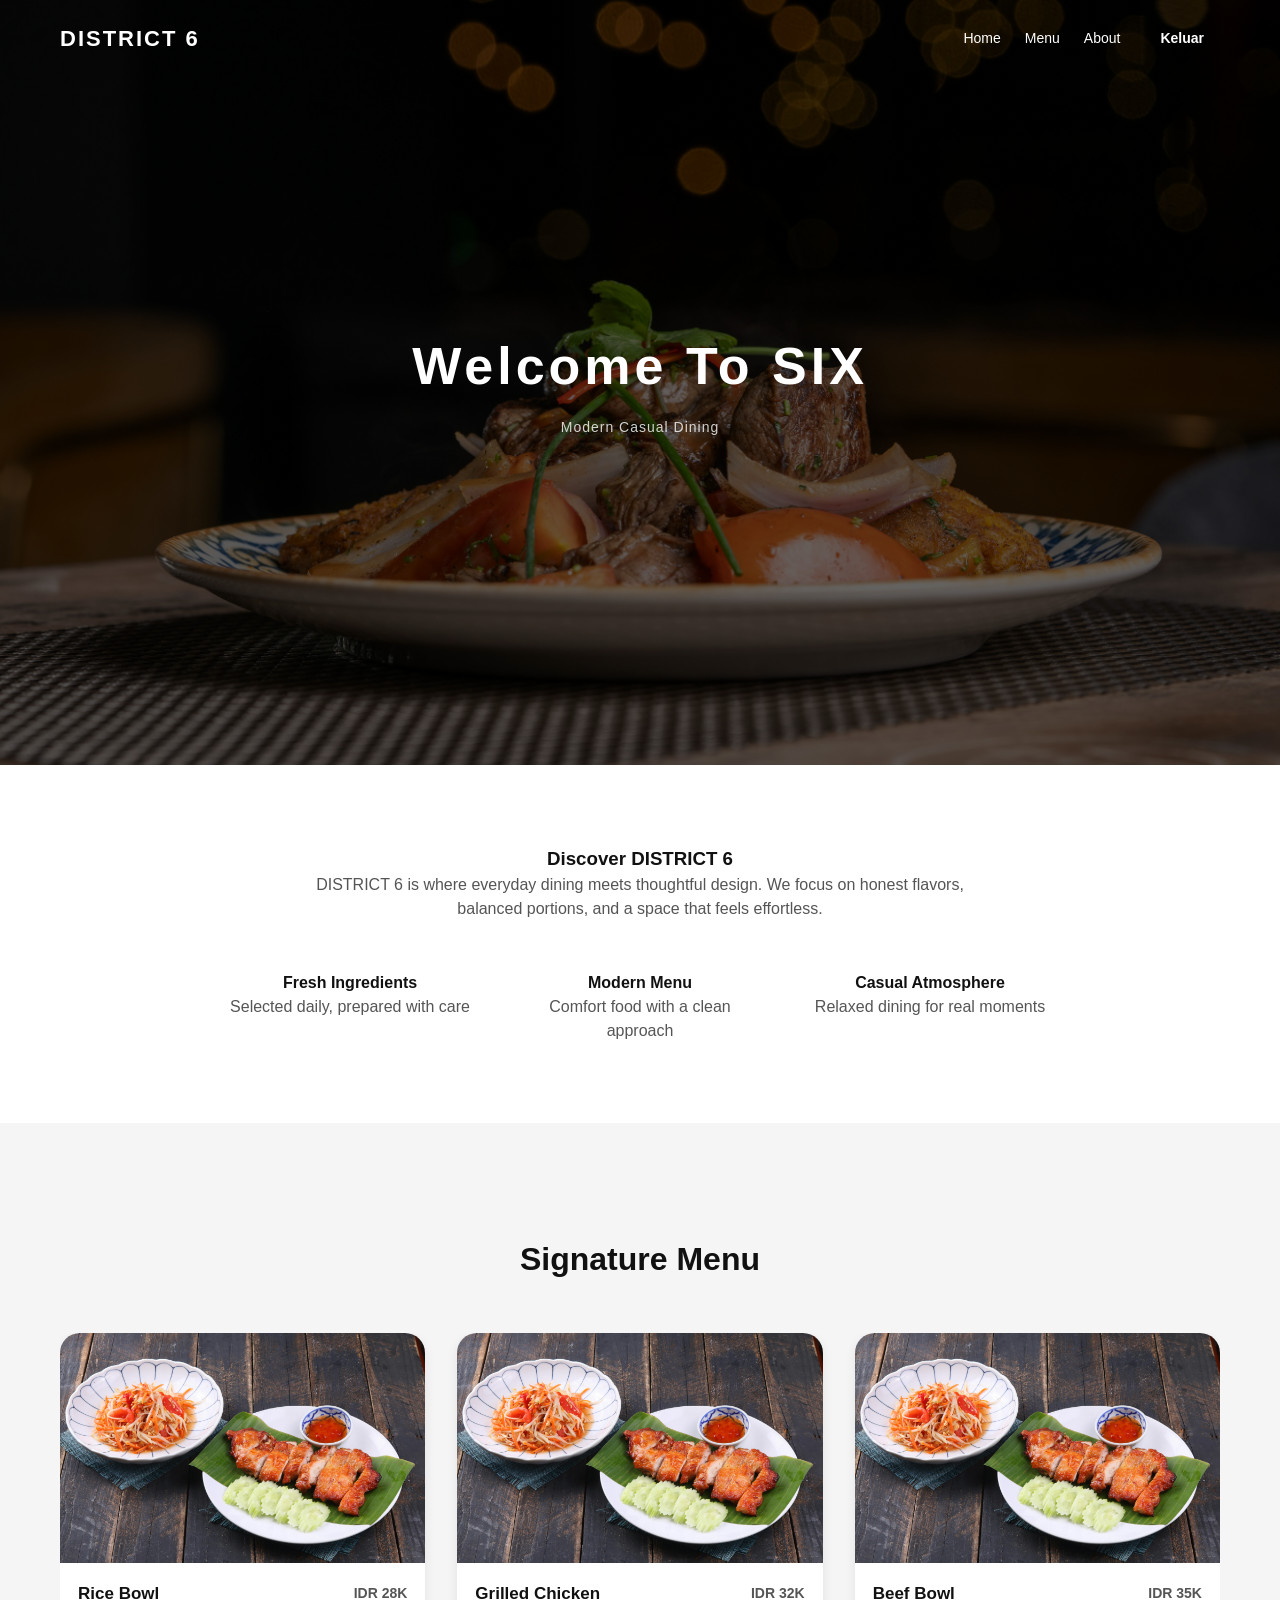
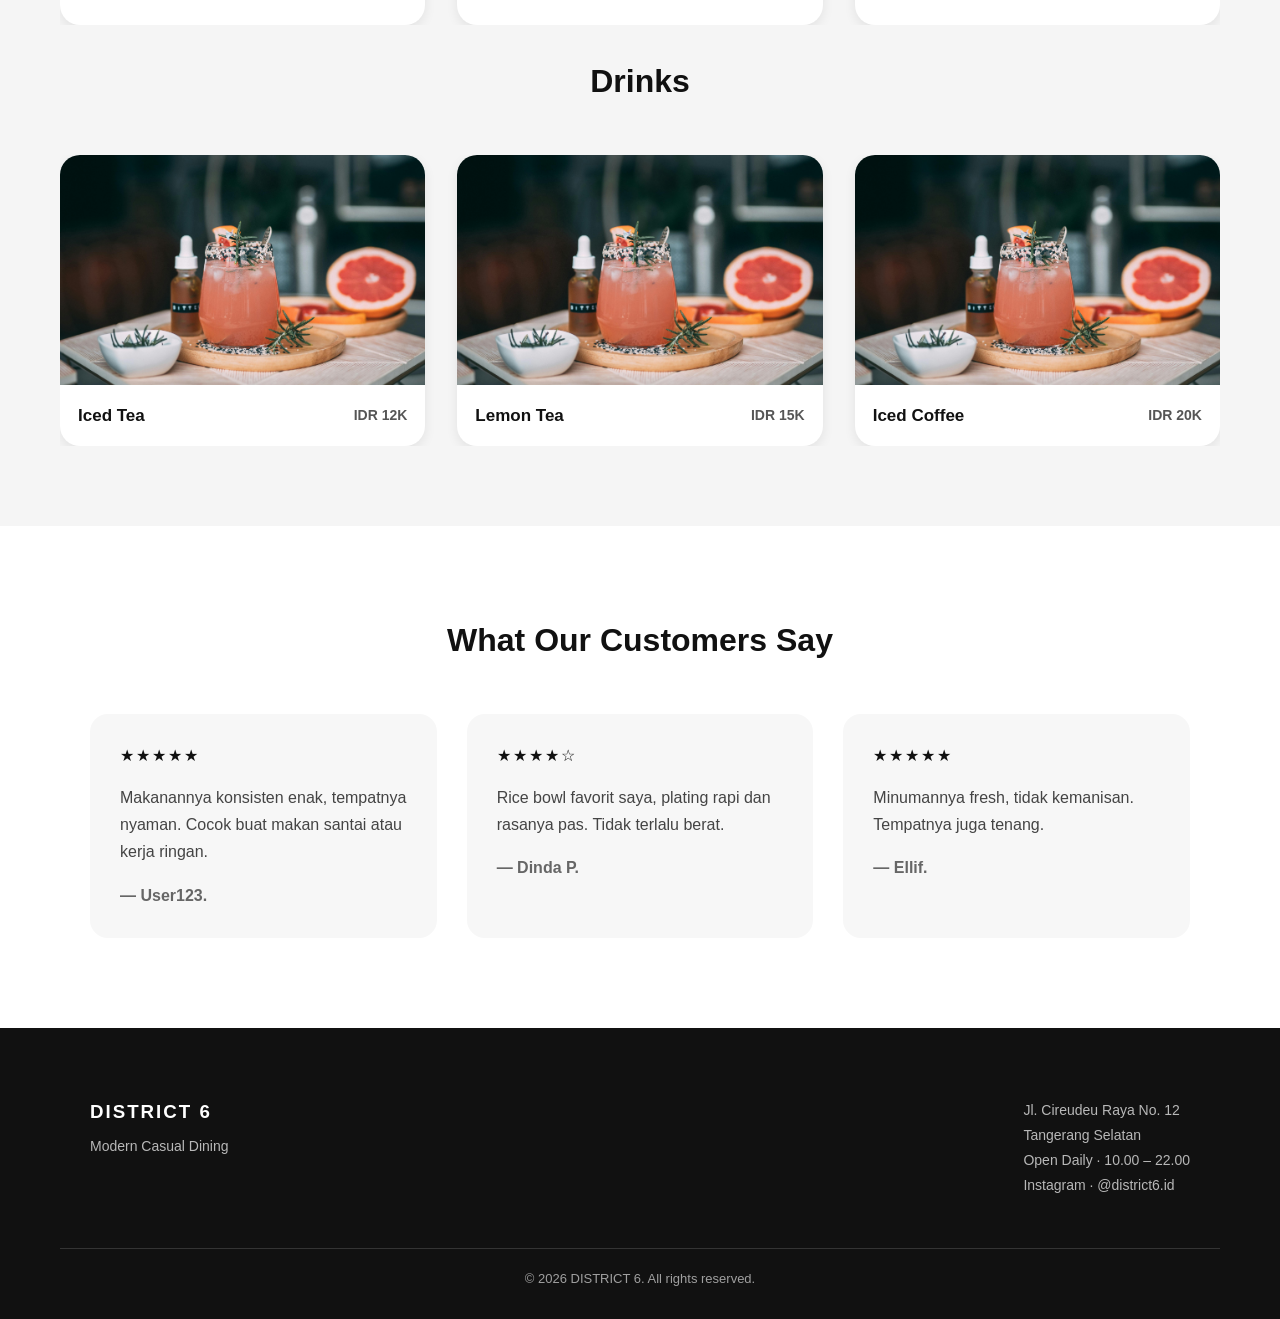
==== web restaurant/index.html @ 7a80b251 "Add files via upload" ====
<!DOCTYPE html>
<html lang="en">
<head>
  <meta charset="UTF-8">
  <meta name="viewport" content="width=device-width, initial-scale=1.0">
  <title>DISTRICT 6</title>

  <link rel="stylesheet" href="style.css">
</head>
<body>

  <!-- ================= NAVBAR ================= -->

  <header class="navbar">

    <div class="logo">DISTRICT 6</div>

    <nav>
      <a href="index.html">Home</a>
      <a href="#menu">Menu</a>
      <a href="about.html">About</a>

      <a href="login.html" class="logout">Keluar</a>
    </nav>

  </header>

  <!-- ================= HERO ================= -->

  <section class="hero">

    <div class="hero-content">
      <h1>Welcome To SIX</h1>
      <p>Modern Casual Dining</p>
    </div>

  </section>

  <!-- ================= INTRO ================= -->

  <section class="intro">

    <h3>Discover DISTRICT 6</h3>

    <p>
      DISTRICT 6 is where everyday dining meets thoughtful design.
      We focus on honest flavors, balanced portions, and a space that
      feels effortless.
    </p>

    <div class="intro-features">

      <div>
        <h4>Fresh Ingredients</h4>
        <p>Selected daily, prepared with care</p>
      </div>

      <div>
        <h4>Modern Menu</h4>
        <p>Comfort food with a clean approach</p>
      </div>

      <div>
        <h4>Casual Atmosphere</h4>
        <p>Relaxed dining for real moments</p>
      </div>

    </div>

  </section>

  <!-- ================= MENU ================= -->

  <section class="menu" id="menu">

    <h2>Signature Menu</h2>

    <div class="menuu">

      <div class="jajaran-menu">

        <div class="menu-item">
          <img src="foto foto/template food.jpg">
          <div class="menu-info">
            <h4>Rice Bowl</h4>
            <span>IDR 28K</span>
          </div>
        </div>

        <div class="menu-item">
          <img src="foto foto/template food.jpg">
          <div class="menu-info">
            <h4>Grilled Chicken</h4>
            <span>IDR 32K</span>
          </div>
        </div>

        <div class="menu-item">
          <img src="foto foto/template food.jpg">
          <div class="menu-info">
            <h4>Beef Bowl</h4>
            <span>IDR 35K</span>
          </div>
        </div>

      </div>

    </div>

    <h2>Drinks</h2>

    <div class="menuu">

      <div class="jajaran-menu">

        <div class="menu-item">
          <img src="foto foto/template drink.jpg">
          <div class="menu-info">
            <h4>Iced Tea</h4>
            <span>IDR 12K</span>
          </div>
        </div>

        <div class="menu-item">
          <img src="foto foto/template drink.jpg">
          <div class="menu-info">
            <h4>Lemon Tea</h4>
            <span>IDR 15K</span>
          </div>
        </div>

        <div class="menu-item">
          <img src="foto foto/template drink.jpg">
          <div class="menu-info">
            <h4>Iced Coffee</h4>
            <span>IDR 20K</span>
          </div>
        </div>

      </div>

    </div>

  </section>

  <!-- ================= REVIEWS ================= -->

  <section class="reviews">

    <h2>What Our Customers Say</h2>

    <div class="review-grid">

      <div class="review-card">
        <div class="stars">★★★★★</div>

        <p>
          Makanannya konsisten enak, tempatnya nyaman.
          Cocok buat makan santai atau kerja ringan.
        </p>

        <span>— User123.</span>
      </div>

      <div class="review-card">
        <div class="stars">★★★★☆</div>

        <p>
          Rice bowl favorit saya, plating rapi dan rasanya pas.
          Tidak terlalu berat.
        </p>

        <span>— Dinda P.</span>
      </div>

      <div class="review-card">
        <div class="stars">★★★★★</div>

        <p>
          Minumannya fresh, tidak kemanisan.
          Tempatnya juga tenang.
        </p>

        <span>— Ellif.</span>
      </div>

    </div>


    

  </section>


  <footer class="footer">

    <div class="footer-inner">

      <div class="footer-brand">
        <h3>DISTRICT 6</h3>
        <p>Modern Casual Dining</p>
      </div>

      <div class="footer-info">
        <p>Jl. Cireudeu Raya No. 12<br>Tangerang Selatan</p>
        <p>Open Daily · 10.00 – 22.00</p>
        <p>Instagram · @district6.id</p>
      </div>

    </div>

    <div class="footer-bottom">
      © 2026 DISTRICT 6. All rights reserved.
    </div>

  </footer>

</body>
</html>
---- web restaurant/style.css ----
/* Reset default browser */
*{
    margin: 0; /* Menghapus jarak luar bawaan */
    padding: 0; /* Menghapus jarak dalam bawaan */
    box-sizing: border-box; /* Agar ukuran elemen lebih mudah diatur */
    font-family: Arial, Helvetica, sans-serif; /* Font utama */
}

/* Pengaturan dasar halaman */
html, body{
    overflow-x: hidden; /* Mencegah halaman bergeser ke samping */
    scroll-behavior: smooth; /* Efek scroll halus */
}

body{
    background: #fff; /* Warna background */
    color: #111; /* Warna teks */
    line-height: 1.5; /* Jarak antar baris */
}

/* ================= NAVBAR ================= */

.navbar{
    position: absolute;
    top: 0;
    left: 0;
    width: 100%;

    padding: 20px 60px;

    display: flex;
    justify-content: space-between;
    align-items: center;

    z-index: 10;
}

/* Logo */

.logo{
    color: #fff;
    font-size: 22px;
    font-weight: 700;
    letter-spacing: 2px;
}

/* Menu utama */

.navbar nav{
    display: flex;
    align-items: center;
    gap: 24px;
}

/* Semua link navbar */

.navbar a{
    color: #fff;
    text-decoration: none;
    font-size: 14px;

    transition: .3s;
}

.navbar a:hover{
    opacity: .7;
}

/* Tombol logout */

.logout{
    padding: 8px 16px;
    border-radius: 8px;

    font-size: 13px;
    font-weight: bold;
}

.logout:hover{
    background: darkred;
    opacity: 1;
}

/* ================= HERO ================= */

.hero{
    min-height: 85vh; /* Tinggi hero */
    background:
    linear-gradient(rgba(0,0,0,.6), rgba(0,0,0,.6)), /* Lapisan gelap */
    url("foto foto/foto awal.jpg") center/cover; /* Background gambar */

    display: flex; /* Isi rata tengah */
    justify-content: center;
    align-items: center;
    text-align: center; /* Teks rata tengah */
    padding: 20px;
}

.hero-content{
    max-width: 700px; /* Lebar maksimal teks */
    color: #fff; /* Warna teks */
}

.hero-content h1{
    font-size: 52px; /* Ukuran judul */
    letter-spacing: 4px; /* Jarak huruf */
    margin-bottom: 12px; /* Jarak bawah */
}

.hero-content p{
    font-size: 14px;
    letter-spacing: 1px;
    color: rgba(255,255,255,.8); /* Putih transparan */
}

/* ================= INTRO ================= */

.intro{
    padding: 80px 60px; /* Jarak dalam */
    text-align: center;
}

.intro h2{
    font-size: 32px;
    margin-bottom: 16px;
}

.intro p{
    max-width: 700px; /* Lebar paragraf */
    margin: auto; /* Posisi tengah */
    color: #555;
}

.intro-features{
    margin-top: 50px;
    display: flex; /* Feature berjajar */
    justify-content: center;
    gap: 40px; /* Jarak antar feature */
    flex-wrap: wrap; /* Turun jika layar kecil */
}

.intro-features div{
    width: 250px; /* Lebar feature */
}

/* ================= MENU ================= */

.menu{
    background: #f5f5f5; /* Background abu */
    padding: 80px 60px;
}

.menu h2{
    text-align: center;
    font-size: 32px;
    margin-bottom: 50px;
    margin-top: 32px
}


.menuu{
    overflow: hidden; /* Menyembunyikan item di luar */
}

.jajaran-menu{
    display: flex; /* Item berjajar */
    gap: 32px; /* Jarak item */
    transition: transform .4s ease; /* Animasi geser */
}

/* Card menu */
.menu-item{
    flex: 0 0 calc((100% - 64px) / 3); /* 3 item per baris */
    background: #fff;
    border-radius: 20px;
    overflow: hidden;
    box-shadow: 0 4px 12px rgba(0,0,0,.08); /* Bayangan */
}

/* Gambar menu */
.menu-item img{
    width: 100%;
    height: 230px;
    object-fit: cover; /* Gambar memenuhi area */
    display: block;
}

/* Info menu */
.menu-info{
    padding: 18px;
    display: flex;
    justify-content: space-between; /* Nama kiri harga kanan */
    align-items: center;
}

.menu-info h4{
    font-size: 17px;
}

.menu-info span{
    font-size: 14px;
    font-weight: 600;
    color: #555;
}

/* ================= REVIEW ================= */

.reviews{
    padding: 90px 60px;
    text-align: center;
}

.reviews h2{
    font-size: 32px;
    margin-bottom: 50px;
}

/* Grid review */
.review-grid{
    max-width: 1100px;
    margin: auto;
    display: grid;
    grid-template-columns: repeat(3, 1fr); /* 3 kolom */
    gap: 30px;
}

/* Card review */
.review-card{
    background: #f7f7f7;
    padding: 30px;
    border-radius: 18px;
    text-align: left;
}

/* Bagian bintang */
.stars{
    margin-bottom: 16px;
    letter-spacing: 2px;
}

/* Isi review */
.review-card p{
    color: #444;
    line-height: 1.7;
    margin-bottom: 18px;
}

/* Nama reviewer */
.review-card span{
    color: #666;

    font-weight: 600;
}

/* ================= FOOTER ================= */

.footer{
    background: #111;
    color: #fff;

    padding: 70px 60px 30px;
}

.footer-inner{
    max-width: 1100px;
    margin: auto;
    display: flex;
    justify-content: space-between;
    gap: 60px;
    flex-wrap: wrap;
}

.footer-brand h3{
    margin-bottom: 8px;
    letter-spacing: 2px;
}

.footer-brand p,
.footer-info p{
    font-size: 14px;
    line-height: 1.8;
    color: rgba(255,255,255,.7);
}

/* Bagian copyright */
.footer-bottom{
    margin-top: 50px;
    padding-top: 20px;
    border-top: 1px solid rgba(255,255,255,.15);
    text-align: center;
    font-size: 13px;
    color: rgba(255,255,255,.6);
}

/* ================= TABLET ================= */

@media (max-width: 1024px){

    .menu-item{
        flex: 0 0 calc((100% - 32px) / 2); /* Menjadi 2 item */
    }

    .review-grid{
        grid-template-columns: repeat(2, 1fr); /* Review jadi 2 kolom */
    }

    .carousel-btn.prev{
        left: 10px;
    }

    .carousel-btn.next{
        right: 10px;
    }
}

/* ================= MOBILE ================= */

@media (max-width: 768px){

    .navbar{
        padding: 20px;

        flex-direction: column; /* Navbar vertikal */

        gap: 14px;
    }

    .navbar nav{
        justify-content: center;

        flex-wrap: wrap;

        gap: 16px;
    }

    .hero-content h1{
        font-size: 38px; /* Judul lebih kecil */
    }

    .intro,
    .menu,
    .reviews,
    .footer{
        padding-left: 24px;
        padding-right: 24px;
    }

    .intro-features{
        flex-direction: column; /* Feature ke bawah */

        align-items: center;
    }

    .carousel-track{
        gap: 0;
    }

    .menu-item{
        flex: 0 0 100%; /* 1 item penuh */
    }

    .menu-item img{
        height: 250px;
    }

    .review-grid{
        grid-template-columns: 1fr; /* Review jadi 1 kolom */
    }

    .footer-inner{
        flex-direction: column;

        gap: 30px;
    }

    .carousel-btn{
        width: 42px;
        height: 42px;

        font-size: 15px;
    }
}
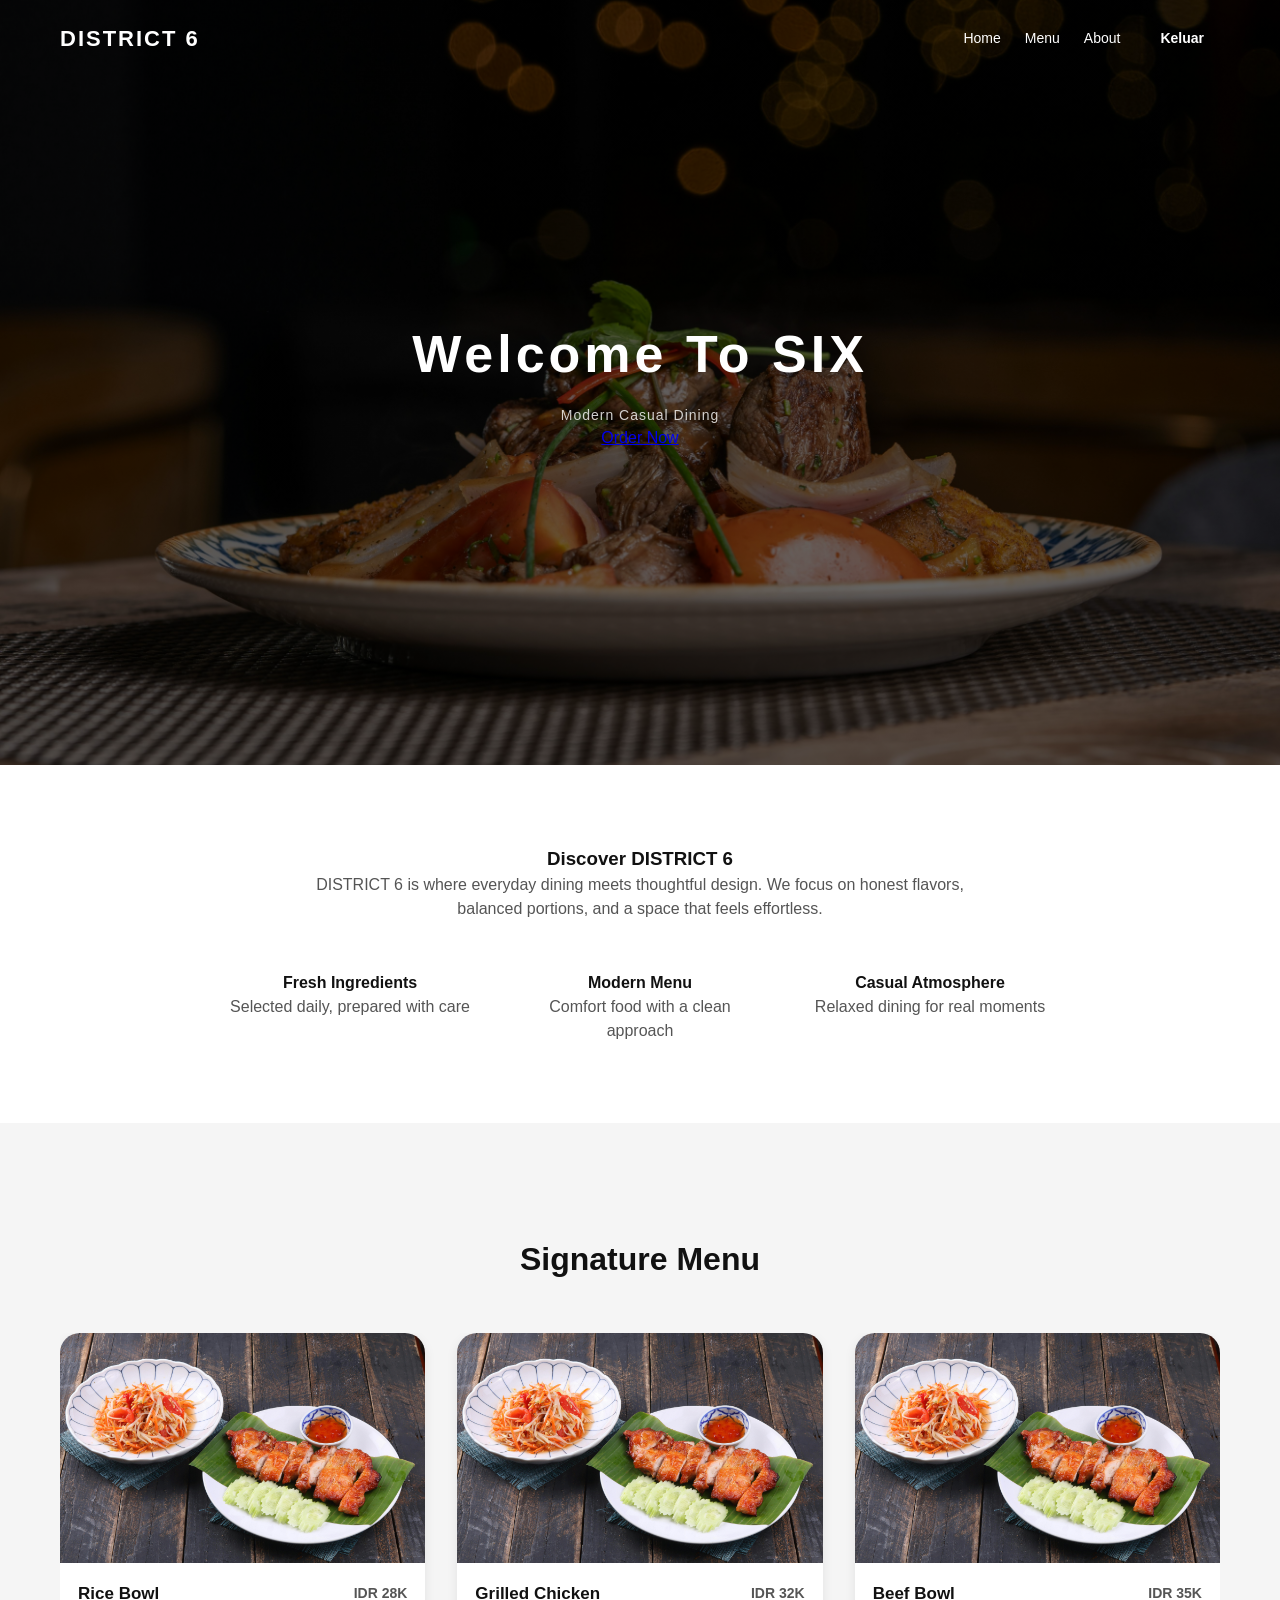
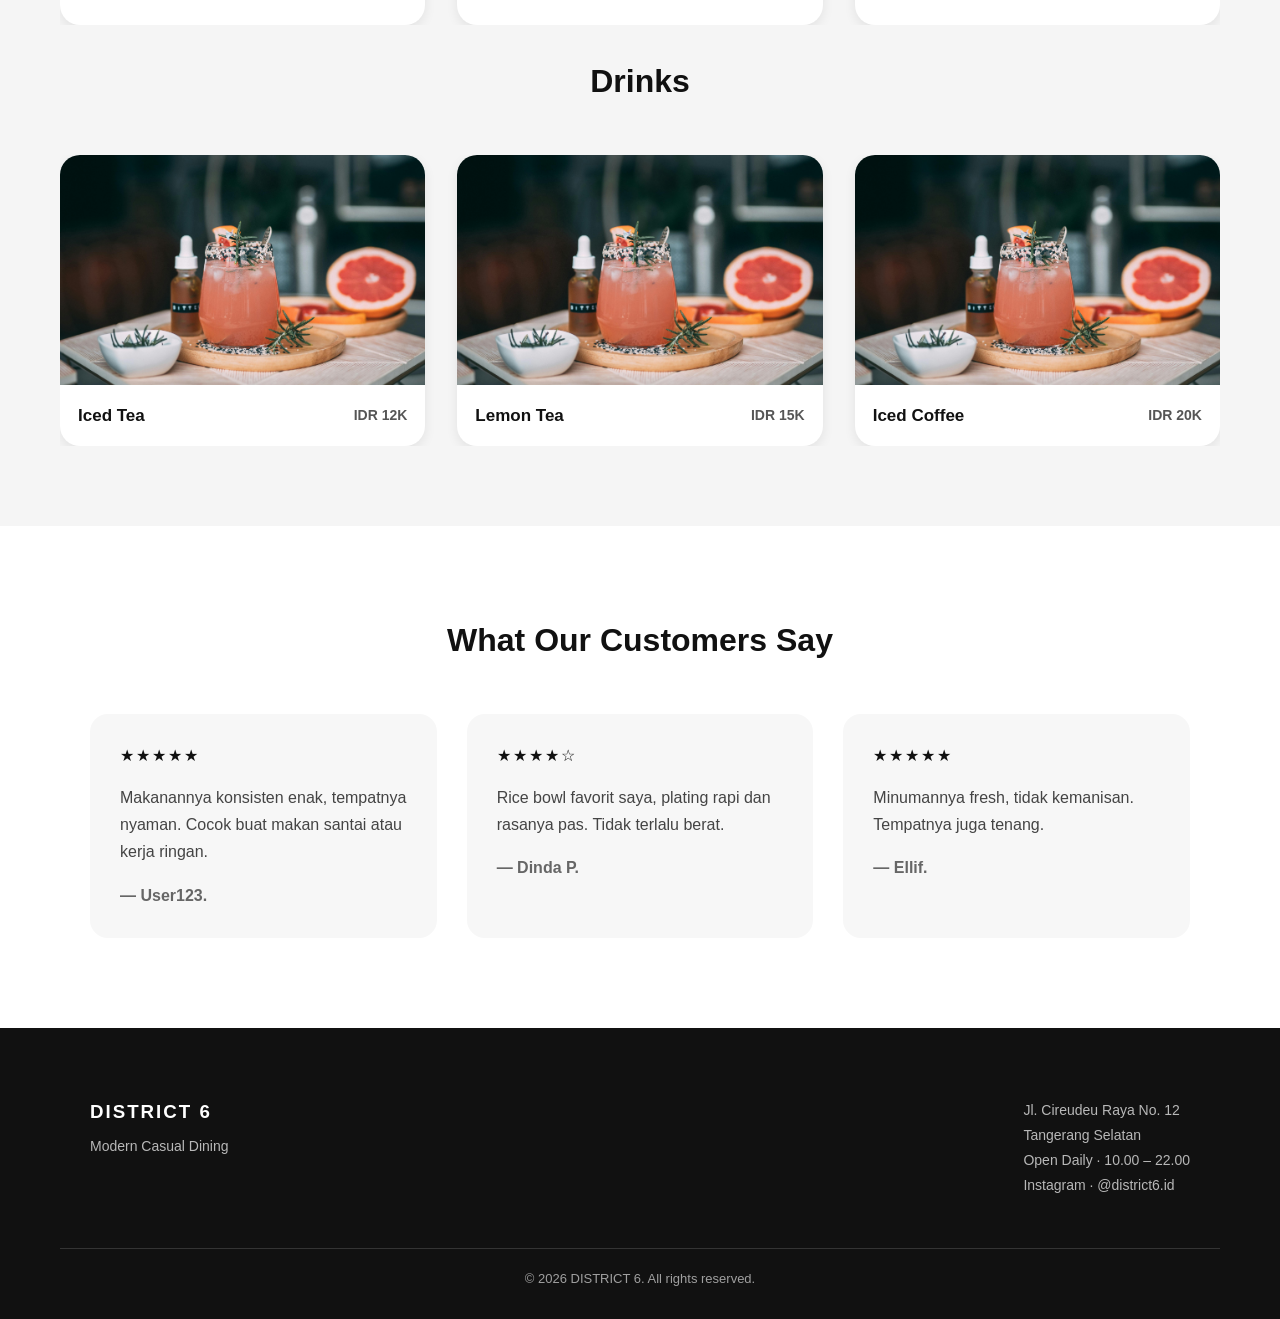
==== commit b2a7f2dd: "Fix HTML structure and add order button" ====
--- a/web restaurant/index.html
+++ b/web restaurant/index.html
@@ -32,6 +32,8 @@
     <div class="hero-content">
       <h1>Welcome To SIX</h1>
       <p>Modern Casual Dining</p>
+
+      <a href="order.html" class="order-btn">Order Now</a>
     </div>
 
   </section>
@@ -216,4 +218,4 @@
   </footer>
 
 </body>
-</html>+</html>
